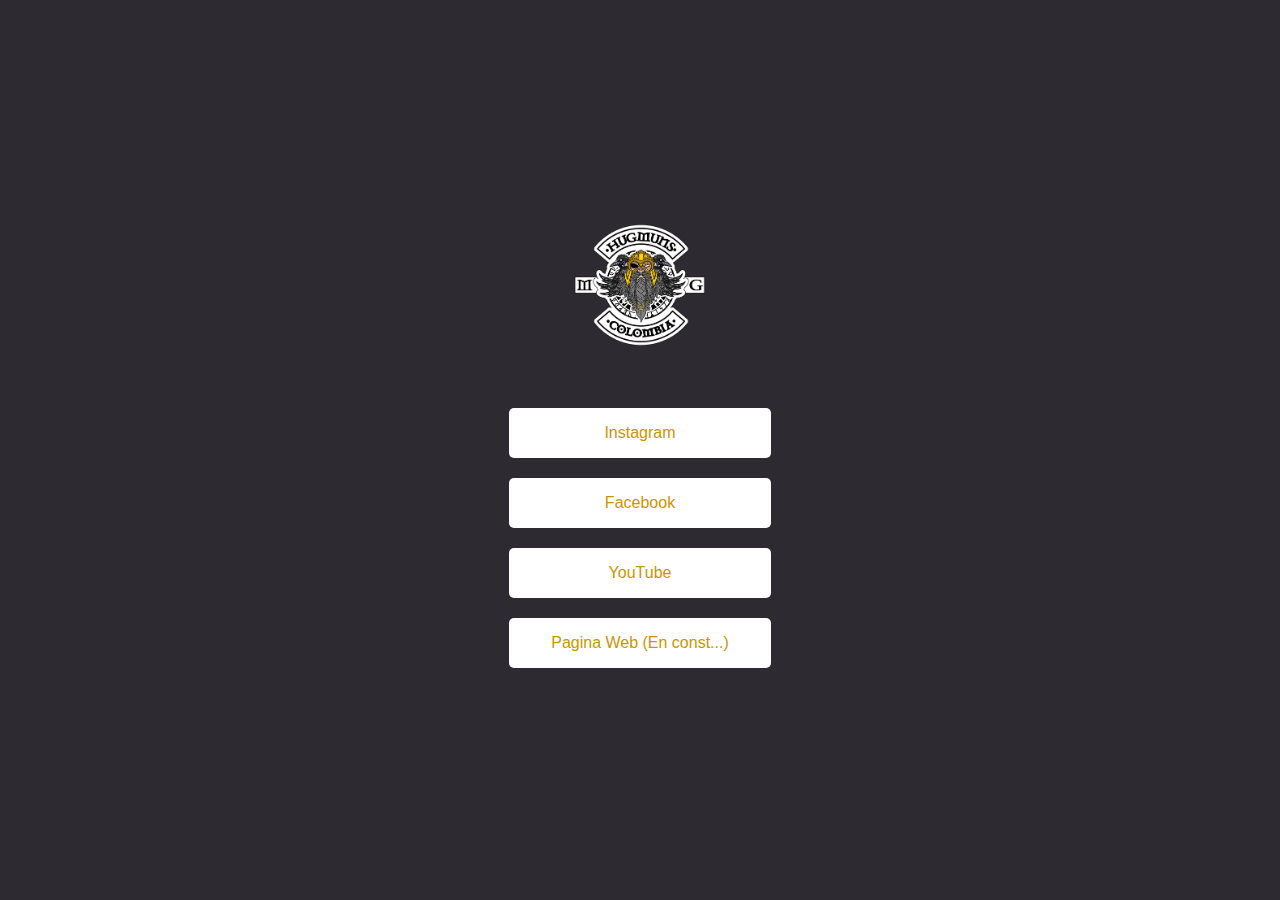
==== redes.html @ 6be7f536 "paginaRedes" ====
<!DOCTYPE html>
<html>
<head>
    <title>Redes de la Empresa</title>
    <meta name="viewport" content="width=device-width, initial-scale=1.0">
    <link href="https://fonts.cdnfonts.com/css/celtic-garamond-the-2nd" rel="stylesheet">
    <link rel="stylesheet" href="reset.css">
    <link rel="stylesheet" href="styles.css">
    <link rel="stylesheet" href="flexbox.css">
</head>
<body>
    <div class="container1">
        <div class="container">
            <img src="./img/Emblema Hungmuns.png" alt="">
            <a href="https://www.instagram.com/hugmuns_mg/" class="button">
                <i class="instagram"></i>Instagram
            </a>
            <a href="https://www.facebook.com/hugmunsmg" class="button">
                <i class="face"></i>Facebook
            </a>
            <a href="https://www.youtube.com/@Hugmuns" class="button">
                <i class="youtube"></i>YouTube
            </a>
            <a href="https://www.hugmuns.com" class="button">
                <i class="page"></i>Pagina Web (En const...)
            </a>
        </div>
    </div>
</body>
</html>
---- styles.css ----
/* Estilos base */
body {
    font-family: 'Celtic Garamond the 2nd', sans-serif;
    background-color: #2d2a32;
    position: relative;
    width: 100%;
    height: 100vh;
    overflow: auto;
    font-size: 14px;
    color: white;
    box-sizing: border-box;
    text-align: center;
}

h1 {
    font-size: 24px;
    font-weight: bold;
}

p {
    font-size: 16px;
    line-height: 1.5;
}

a {
    color: #007bff;
    text-decoration: none;
}
/* 
.container1 {
    width: 1920px;
} */
.container img{
    margin-bottom: 50px;
}

.container img {
    width: 141px;
}
	

.button {
    text-align: center;
    width: 262px;
    margin: 10px;
    background-color: #fff;
    color: #cb9500;
    border: none;
    border-radius: 5px;
    text-decoration: none;
    font-size: 16px;
    display: inline-block;
    height: 50px;
    line-height: 50px;
}

.button:hover {
    background-color: #cb9500;
    color: #fff;
    transition: 0.5s;
} 

.button .instagram {
    background-image: url(/img/instagram-logo.png);
}
---- flexbox.css ----
.container {
    display: flex;
    flex-direction: column;
    align-items: center;
    justify-content: center;
    height: 100vh;
}
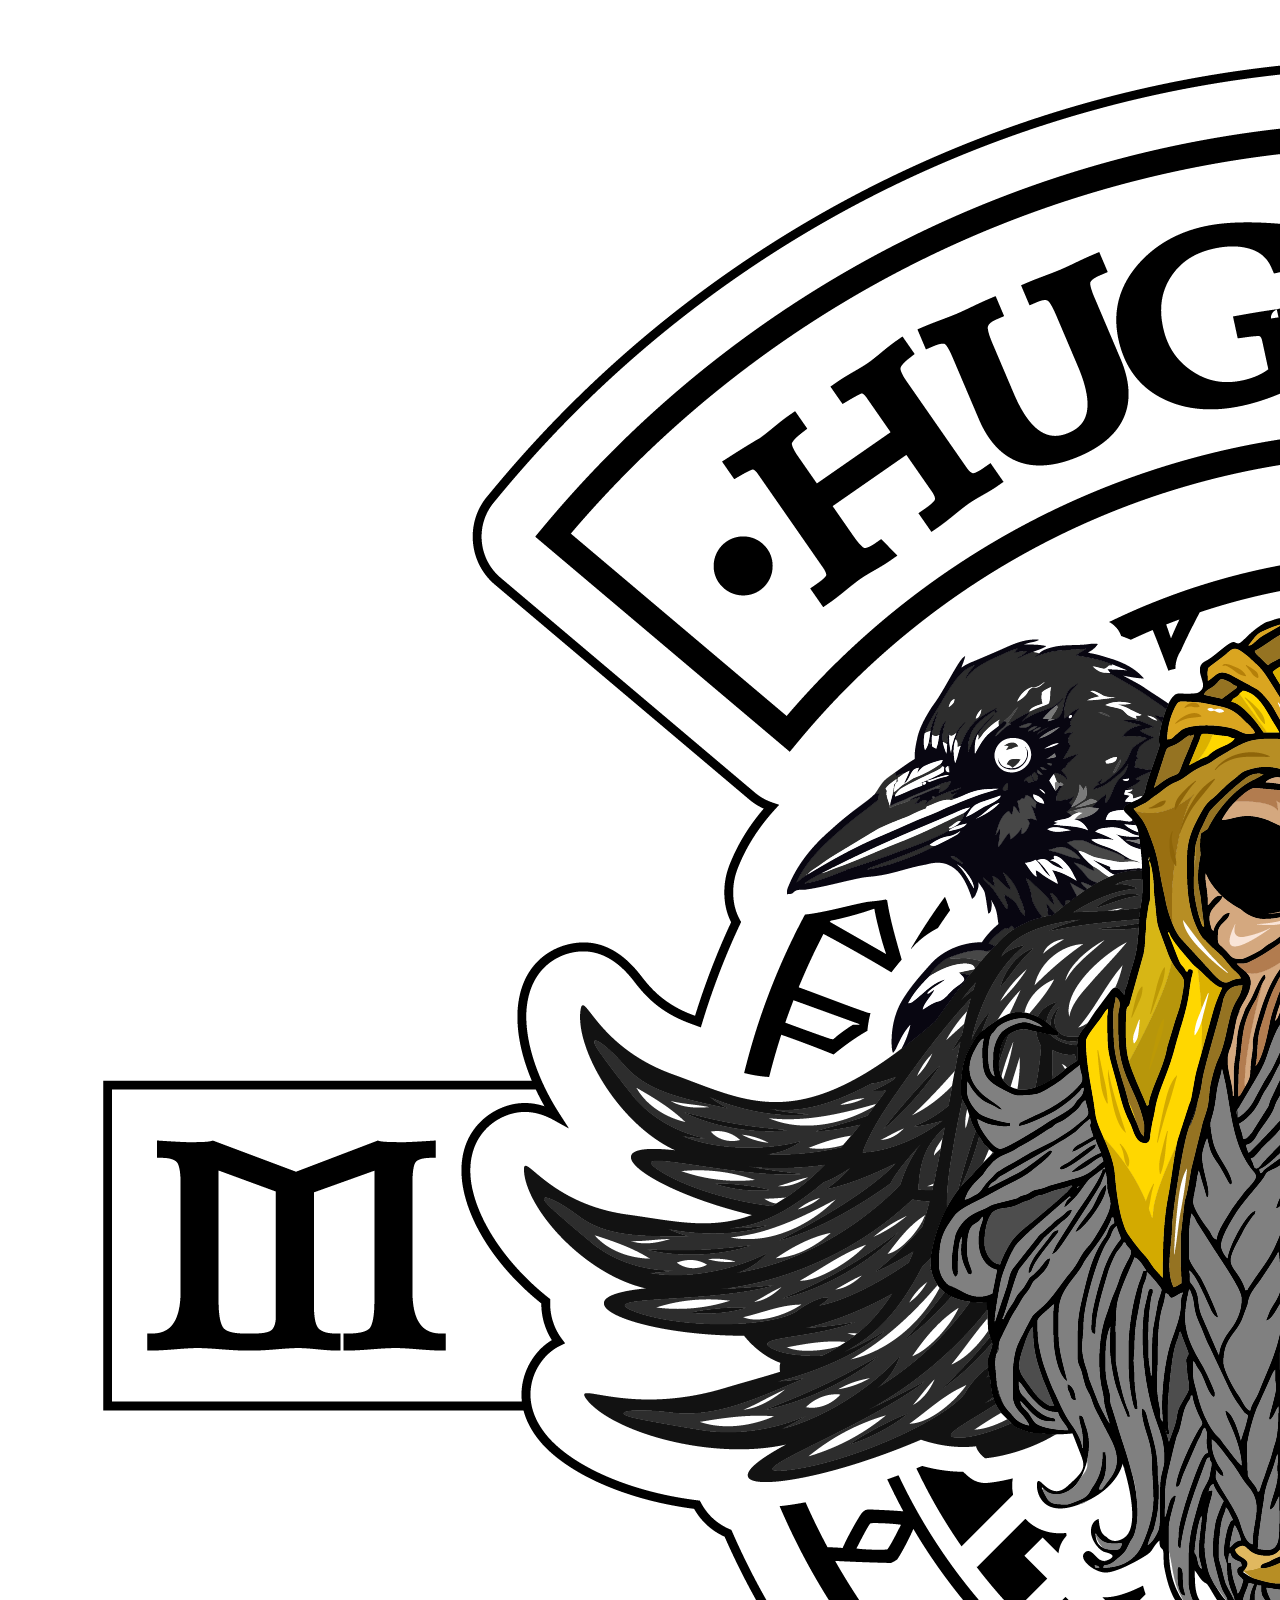
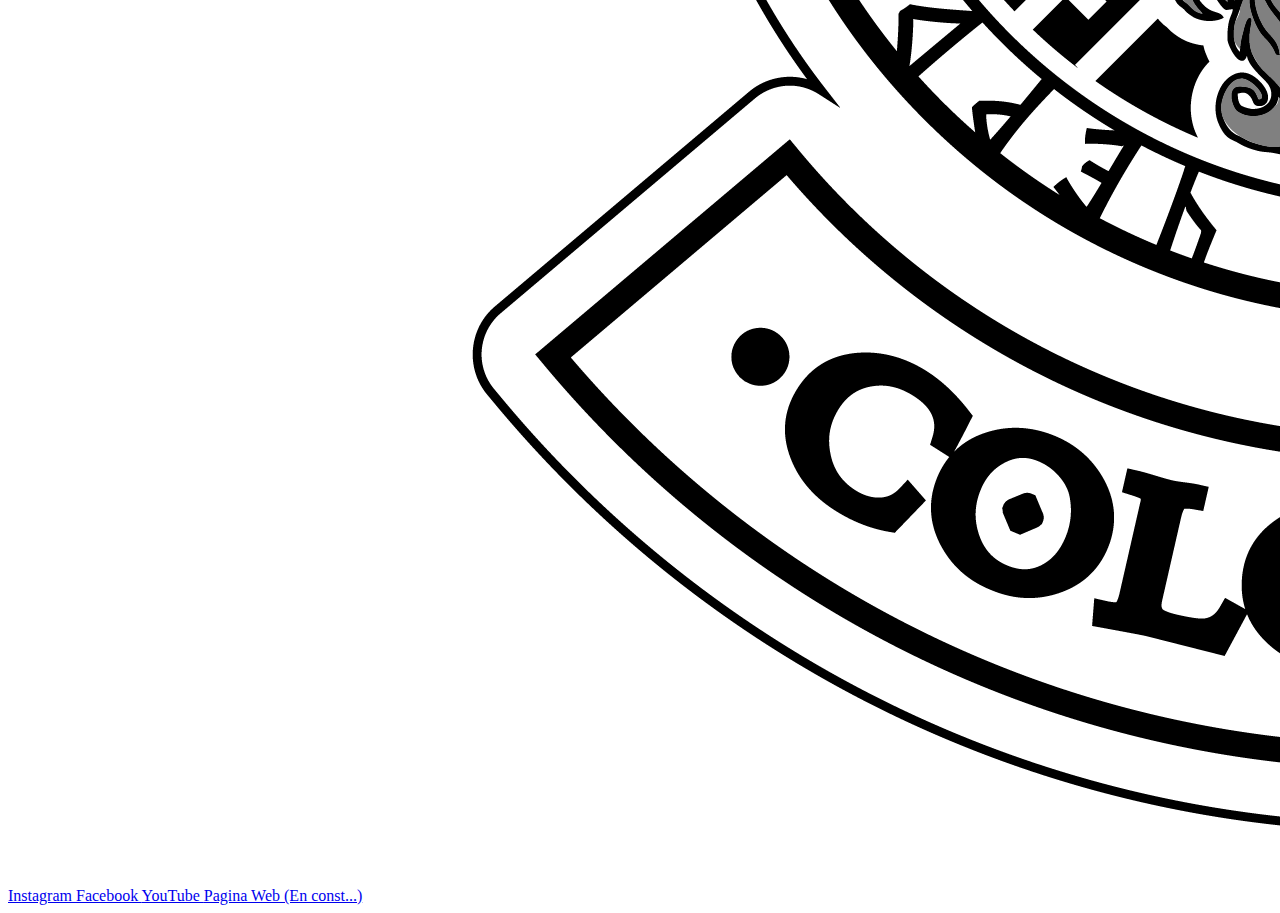
==== commit a259150a: "cambios emblema y ruta" ====
--- a/redes.html
+++ b/redes.html
@@ -1,12 +1,13 @@
 <!DOCTYPE html>
 <html>
 <head>
-    <title>Redes de la Empresa</title>
+    <title>Redes Hugmuns MG</title>
+    <link rel="shortcut icon" href="/img/Emblema Hungmuns.png">
     <meta name="viewport" content="width=device-width, initial-scale=1.0">
     <link href="https://fonts.cdnfonts.com/css/celtic-garamond-the-2nd" rel="stylesheet">
-    <link rel="stylesheet" href="reset.css">
-    <link rel="stylesheet" href="styles.css">
-    <link rel="stylesheet" href="flexbox.css">
+    <link rel="stylesheet" href=".reset.css">
+    <link rel="stylesheet" href=".styles.css">
+    <link rel="stylesheet" href=".flexbox.css">
 </head>
 <body>
     <div class="container1">
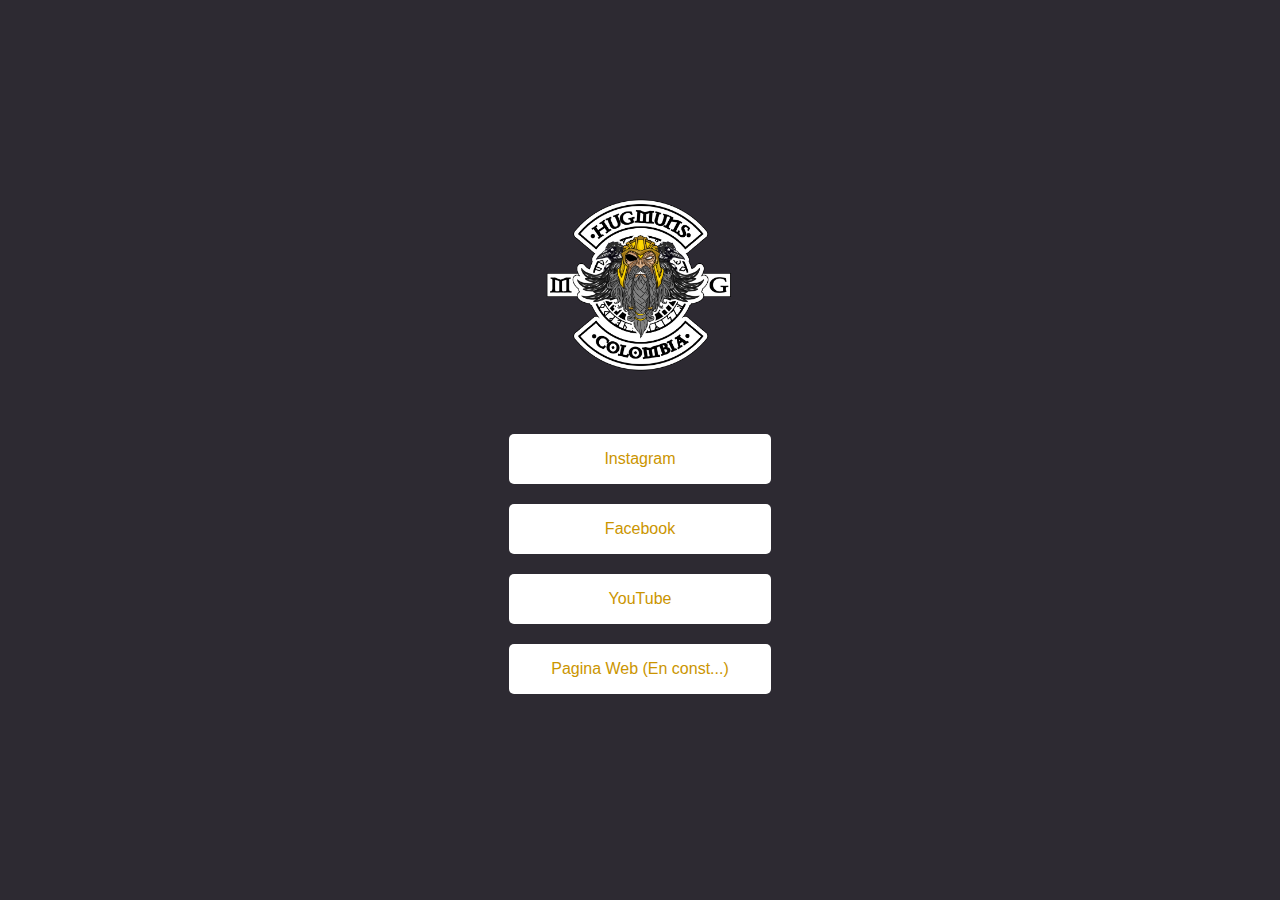
==== commit e4bc1f51: "solution linkents styles" ====
--- a/redes.html
+++ b/redes.html
@@ -5,9 +5,9 @@
     <link rel="shortcut icon" href="/img/Emblema Hungmuns.png">
     <meta name="viewport" content="width=device-width, initial-scale=1.0">
     <link href="https://fonts.cdnfonts.com/css/celtic-garamond-the-2nd" rel="stylesheet">
-    <link rel="stylesheet" href=".reset.css">
-    <link rel="stylesheet" href=".styles.css">
-    <link rel="stylesheet" href=".flexbox.css">
+    <link rel="stylesheet" href="./reset.css">
+    <link rel="stylesheet" href="./styles.css">
+    <link rel="stylesheet" href="./flexbox.css">
 </head>
 <body>
     <div class="container1">
--- a/styles.css
+++ b/styles.css
@@ -0,0 +1,66 @@
+/* Estilos base */
+body {
+    font-family: 'Celtic Garamond the 2nd', sans-serif;
+    background-color: #2d2a32;
+    position: relative;
+    width: 100%;
+    height: 100vh;
+    overflow: auto;
+    font-size: 14px;
+    color: white;
+    box-sizing: border-box;
+    text-align: center;
+}
+
+h1 {
+    font-size: 24px;
+    font-weight: bold;
+}
+
+p {
+    font-size: 16px;
+    line-height: 1.5;
+}
+
+a {
+    color: #007bff;
+    text-decoration: none;
+}
+/* 
+.container1 {
+    width: 1920px;
+} */
+.container img{
+    margin-bottom: 50px;
+}
+
+.container img {
+    width: 200px;
+}
+	
+
+.button {
+    text-align: center;
+    width: 262px;
+    margin: 10px;
+    background-color: #fff;
+    color: #cb9500;
+    border: none;
+    border-radius: 5px;
+    text-decoration: none;
+    font-size: 16px;
+    display: inline-block;
+    height: 50px;
+    line-height: 50px;
+}
+
+.button:hover {
+    background-color: #cb9500;
+    color: #fff;
+    transition: 0.5s;
+} 
+
+.button .instagram {
+    background-image: url(/img/instagram-logo.png);
+}
+
--- a/flexbox.css
+++ b/flexbox.css
@@ -0,0 +1,7 @@
+.container {
+    display: flex;
+    flex-direction: column;
+    align-items: center;
+    justify-content: center;
+    height: 100vh;
+}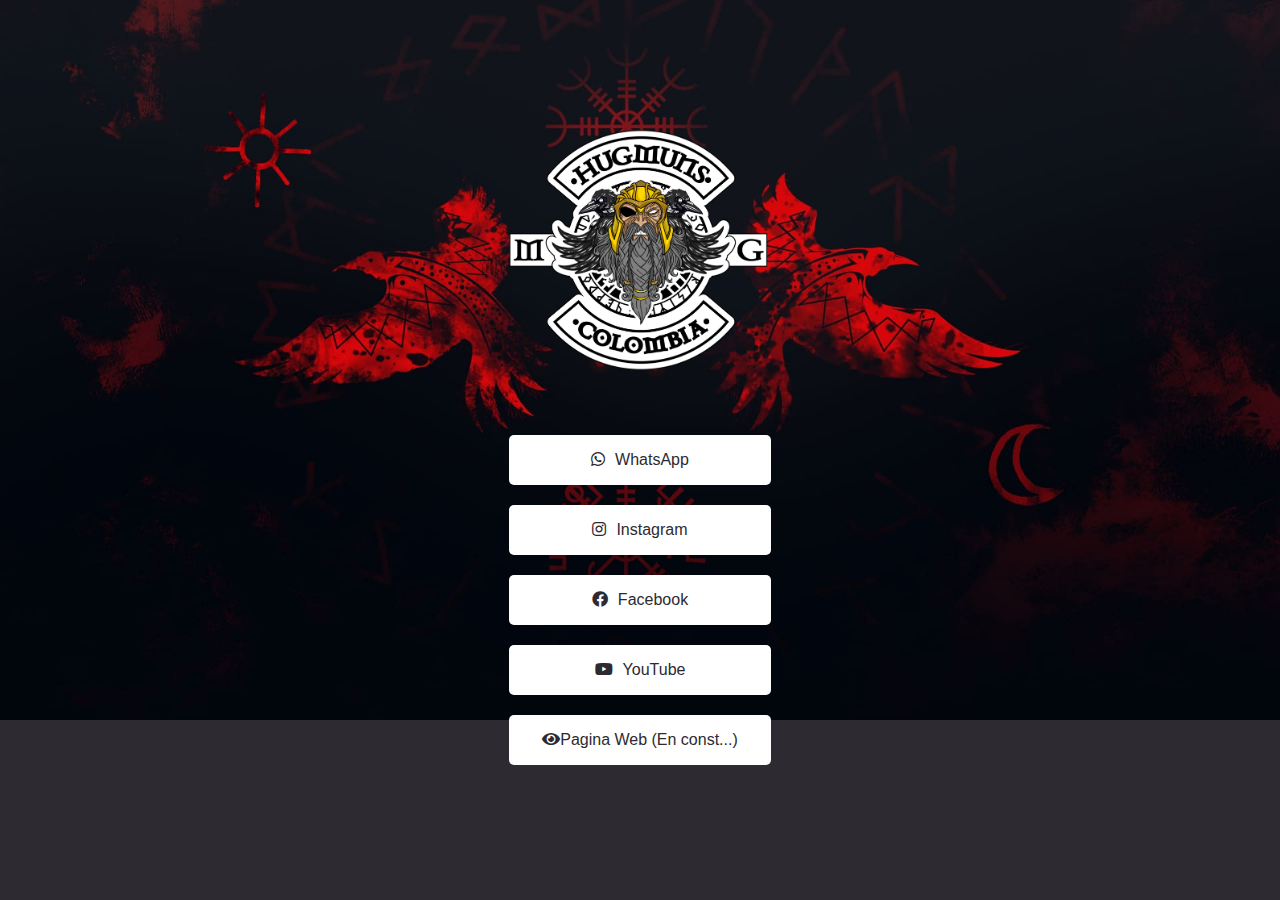
==== commit 94a0d0e2: "add buttom whatsapp and change button colors" ====
--- a/redes.html
+++ b/redes.html
@@ -5,6 +5,7 @@
     <link rel="shortcut icon" href="/img/Emblema Hungmuns.png">
     <meta name="viewport" content="width=device-width, initial-scale=1.0">
     <link href="https://fonts.cdnfonts.com/css/celtic-garamond-the-2nd" rel="stylesheet">
+    <link rel="stylesheet" href="https://cdnjs.cloudflare.com/ajax/libs/font-awesome/5.15.3/css/all.min.css">
     <link rel="stylesheet" href="./reset.css">
     <link rel="stylesheet" href="./styles.css">
     <link rel="stylesheet" href="./flexbox.css">
@@ -13,17 +14,20 @@
     <div class="container1">
         <div class="container">
             <img src="./img/Emblema Hungmuns.png" alt="">
+            <a href="https://wa.me/573209979174?text=Hola,%20fui%20invitado%20por%20uno%20de%20sus%20miembros%20a%20participar%20con%20tu%20ustedes.%20Quisiera%20más%20información." class="button">
+                <i class="fab fa-whatsapp"></i>WhatsApp
+            </a>
             <a href="https://www.instagram.com/hugmuns_mg/" class="button">
-                <i class="instagram"></i>Instagram
+                <i class="fab fa-instagram"></i>Instagram
             </a>
             <a href="https://www.facebook.com/hugmunsmg" class="button">
-                <i class="face"></i>Facebook
+                <i class="fab fa-facebook"></i>Facebook
             </a>
             <a href="https://www.youtube.com/@Hugmuns" class="button">
-                <i class="youtube"></i>YouTube
+                <i class="fab fa-youtube"></i>YouTube
             </a>
             <a href="https://www.hugmuns.com" class="button">
-                <i class="page"></i>Pagina Web (En const...)
+                <i class="fa fa-eye"></i>Pagina Web (En const...)
             </a>
         </div>
     </div>
--- a/styles.css
+++ b/styles.css
@@ -2,6 +2,9 @@
 body {
     font-family: 'Celtic Garamond the 2nd', sans-serif;
     background-color: #2d2a32;
+    background-image: url("./img/background-image.jpg");
+    background-size: 100% auto; 
+    background-repeat: no-repeat;
     position: relative;
     width: 100%;
     height: 100vh;
@@ -30,12 +33,14 @@
 .container1 {
     width: 1920px;
 } */
-.container img{
-    margin-bottom: 50px;
+
+.fab {
+    margin-right: 10px; /* Añade un margen a la derecha del icono */
 }
 
 .container img {
-    width: 200px;
+    width: 280px;
+    margin-bottom: 50px;
 }
 	
 
@@ -44,8 +49,8 @@
     width: 262px;
     margin: 10px;
     background-color: #fff;
-    color: #cb9500;
-    border: none;
+    color: #2d2a32;
+    /* border: none; */
     border-radius: 5px;
     text-decoration: none;
     font-size: 16px;
@@ -64,3 +69,48 @@
     background-image: url(/img/instagram-logo.png);
 }
 
+@media only screen and (max-width: 800px) {
+
+    body {
+        background-color: #2d2a32;
+        background-image: url("./img/yggdrasil.jpg");
+        background-size: cover; 
+        background-repeat: no-repeat;
+    }
+
+    body::before {
+        content: "";
+        position: absolute;
+        top: 0;
+        left: 0;
+        right: 0;
+        bottom: 0;
+        background: rgba(0, 0, 0, 0.6); /* Añade una capa negra semi-transparente */
+        z-index: -1; /* Asegura que la capa esté detrás del contenido */
+    }
+
+    .button {
+        text-align: center;
+        width: 262px;
+        margin: 10px;
+        background-color: #fff;
+        color: #2d2a32;
+        border-radius: 5px;
+        /* Tus otros estilos aquí */
+        animation: buttonEffect 5s ease-in-out forwards;
+    }
+    
+    @keyframes buttonEffect {
+        0% {
+            /* Tus estilos iniciales aquí, por ejemplo: */
+            background-color: #cb9500;
+            color: #fff;
+        }
+        100% {
+            /* Tus estilos finales aquí, por ejemplo: */
+            background-color: #fff;
+            color: #2d2a32;
+        }
+    }
+}
+
